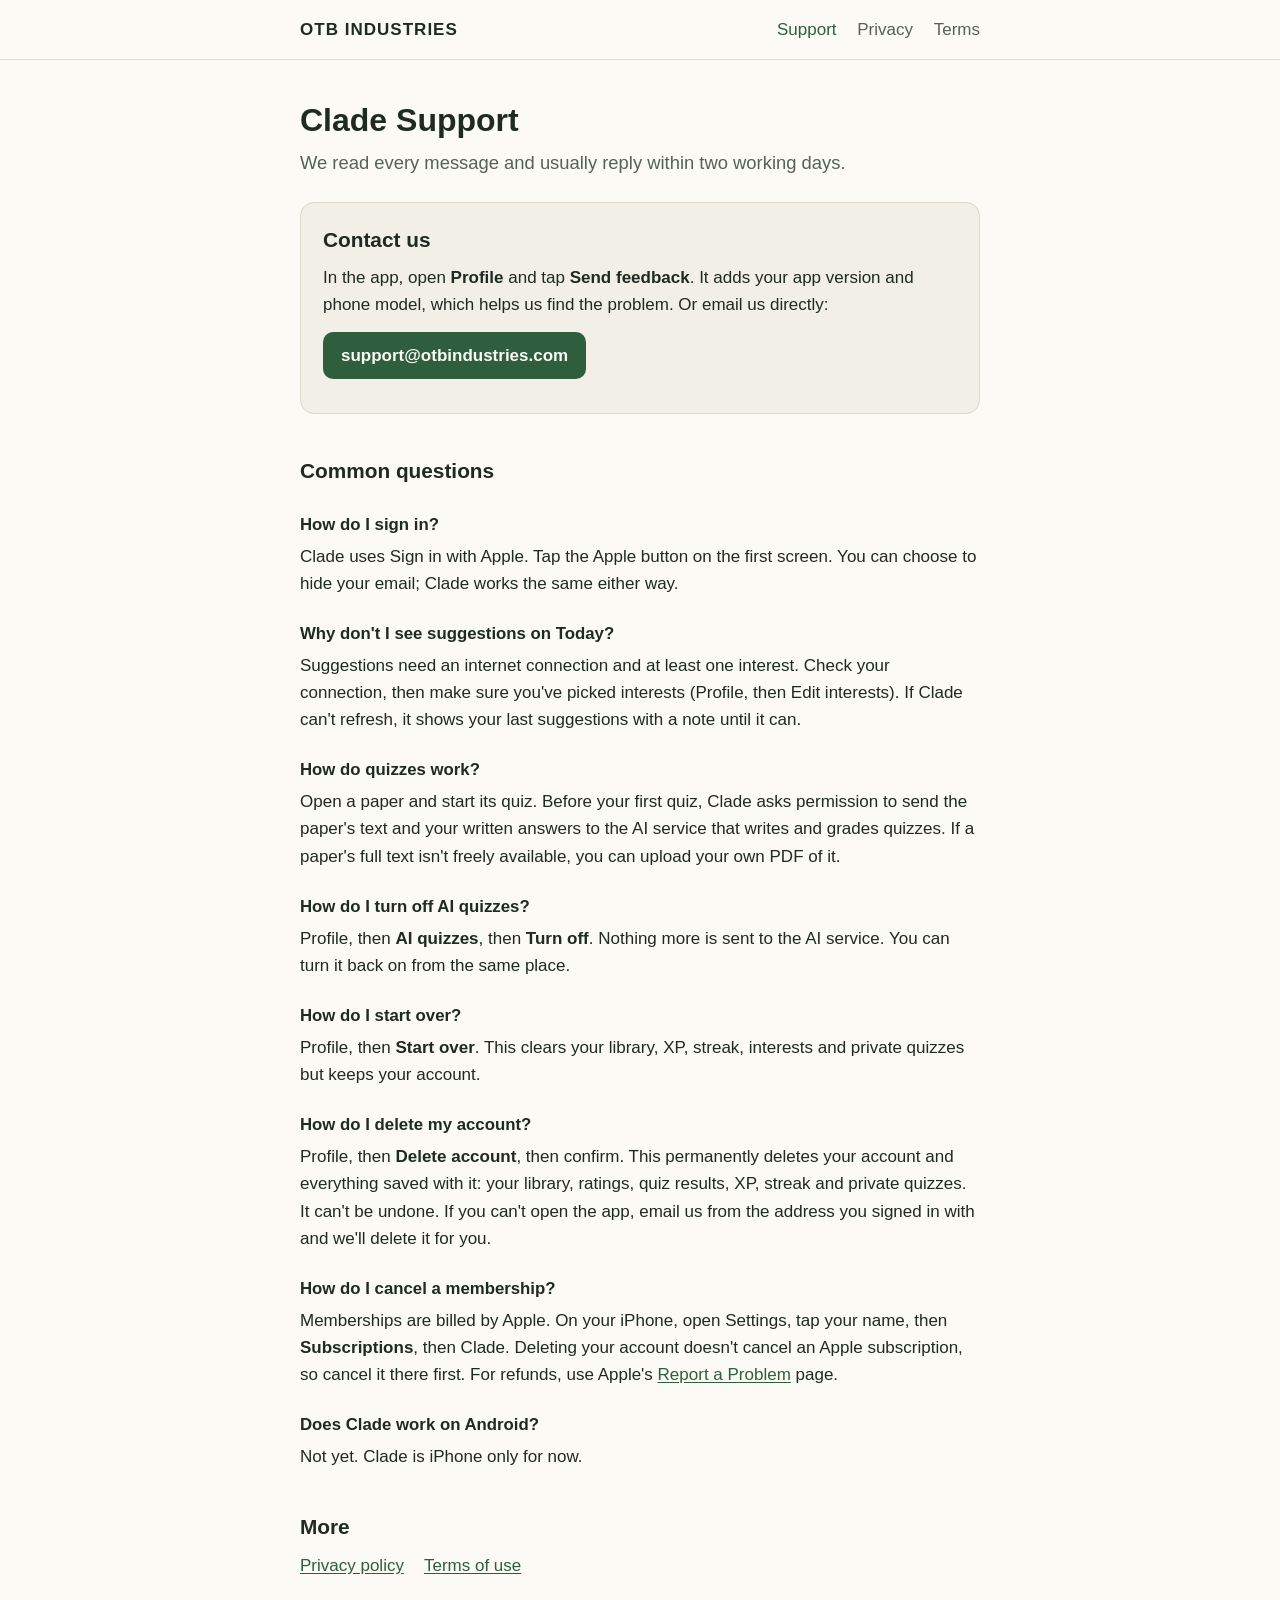
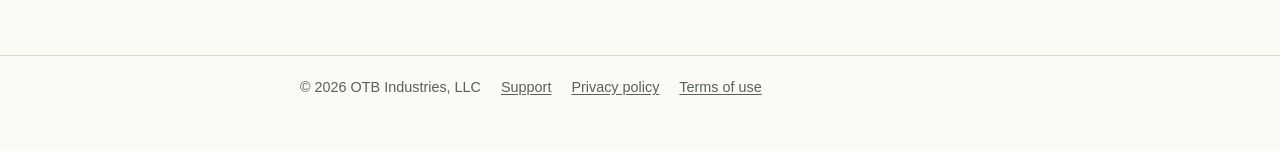
==== support/index.html @ f01d0bf9 "Publish the OTB website: home, privacy policy, terms and support Copied from website/ in thomasabrin" ====
<!doctype html>
<html lang="en">
  <head>
    <meta charset="utf-8" />
    <meta name="viewport" content="width=device-width, initial-scale=1" />
    <title>Clade Support</title>
    <meta name="description" content="Get help with Clade: contact us, answers to common questions, and how to delete your account." />
    <link rel="icon" href="/assets/clade-mark-light.svg" type="image/svg+xml" />
    <link rel="stylesheet" href="/assets/site.css" />
  </head>
  <body>
    <header class="site">
      <div class="wrap">
        <a class="brand" href="/">OTB INDUSTRIES</a>
        <nav class="site">
          <a href="/support/" aria-current="page">Support</a>
          <a href="/privacy/">Privacy</a>
          <a href="/terms/">Terms</a>
        </nav>
      </div>
    </header>

    <main class="wrap">
      <h1>Clade Support</h1>
      <p class="lede">We read every message and usually reply within two working days.</p>

      <div class="card">
        <h2>Contact us</h2>
        <p>
          In the app, open <strong>Profile</strong> and tap <strong>Send feedback</strong>. It adds
          your app version and phone model, which helps us find the problem. Or email us directly:
        </p>
        <p><a class="button" href="mailto:support@otbindustries.com">support@otbindustries.com</a></p>
      </div>

      <h2>Common questions</h2>

      <h3>How do I sign in?</h3>
      <p>
        Clade uses Sign in with Apple. Tap the Apple button on the first screen. You can choose to
        hide your email; Clade works the same either way.
      </p>

      <h3>Why don't I see suggestions on Today?</h3>
      <p>
        Suggestions need an internet connection and at least one interest. Check your connection,
        then make sure you've picked interests (Profile, then Edit interests). If Clade can't
        refresh, it shows your last suggestions with a note until it can.
      </p>

      <h3>How do quizzes work?</h3>
      <p>
        Open a paper and start its quiz. Before your first quiz, Clade asks permission to send the
        paper's text and your written answers to the AI service that writes and grades quizzes. If
        a paper's full text isn't freely available, you can upload your own PDF of it.
      </p>

      <h3>How do I turn off AI quizzes?</h3>
      <p>
        Profile, then <strong>AI quizzes</strong>, then <strong>Turn off</strong>. Nothing more is
        sent to the AI service. You can turn it back on from the same place.
      </p>

      <h3>How do I start over?</h3>
      <p>
        Profile, then <strong>Start over</strong>. This clears your library, XP, streak, interests
        and private quizzes but keeps your account.
      </p>

      <h3 id="delete-account">How do I delete my account?</h3>
      <p>
        Profile, then <strong>Delete account</strong>, then confirm. This permanently deletes your
        account and everything saved with it: your library, ratings, quiz results, XP, streak and
        private quizzes. It can't be undone. If you can't open the app, email us from the address
        you signed in with and we'll delete it for you.
      </p>

      <h3>How do I cancel a membership?</h3>
      <p>
        Memberships are billed by Apple. On your iPhone, open Settings, tap your name, then
        <strong>Subscriptions</strong>, then Clade. Deleting your account doesn't cancel an Apple
        subscription, so cancel it there first. For refunds, use Apple's
        <a href="https://reportaproblem.apple.com">Report a Problem</a> page.
      </p>

      <h3>Does Clade work on Android?</h3>
      <p>Not yet. Clade is iPhone only for now.</p>

      <h2>More</h2>
      <ul class="links">
        <li><a href="/privacy/">Privacy policy</a></li>
        <li><a href="/terms/">Terms of use</a></li>
      </ul>
    </main>

    <footer class="site">
      <div class="wrap">
        <ul class="links">
          <li>© 2026 OTB Industries, LLC</li>
          <li><a href="/support/">Support</a></li>
          <li><a href="/privacy/">Privacy policy</a></li>
          <li><a href="/terms/">Terms of use</a></li>
        </ul>
      </div>
    </footer>
  </body>
</html>
---- assets/site.css ----
/* OTB Industries site. Colors follow docs/brand.md. No web fonts or scripts, so the
   site loads nothing from third parties. */
:root {
  --bg: #fbfaf5;
  --surface: #f1efe6;
  --text: #1f2a22;
  --muted: #56615a;
  --accent: #2e5e3e;
  --gold: #8a6510;
  --brown: #6e4b2e;
  --line: #dcd8ca;
  color-scheme: light dark;
}
@media (prefers-color-scheme: dark) {
  :root {
    --bg: #121714;
    --surface: #1b221d;
    --text: #e7ebe5;
    --muted: #a3ada5;
    --accent: #6fb283;
    --gold: #e5b53e;
    --brown: #b5845a;
    --line: #2c352f;
  }
}

* {
  box-sizing: border-box;
}
html {
  -webkit-text-size-adjust: 100%;
}
body {
  margin: 0;
  background: var(--bg);
  color: var(--text);
  font:
    17px/1.6 -apple-system,
    BlinkMacSystemFont,
    'Segoe UI',
    Roboto,
    'Helvetica Neue',
    Arial,
    sans-serif;
}
a {
  color: var(--accent);
  text-underline-offset: 2px;
}
.wrap {
  max-width: 720px;
  margin: 0 auto;
  padding: 0 20px;
}

header.site {
  border-bottom: 1px solid var(--line);
}
header.site .wrap {
  display: flex;
  align-items: center;
  justify-content: space-between;
  flex-wrap: wrap;
  gap: 8px 20px;
  padding-top: 16px;
  padding-bottom: 16px;
}
.brand {
  font-weight: 650;
  letter-spacing: 0.06em;
  color: var(--text);
  text-decoration: none;
}
nav.site a {
  margin-left: 16px;
  color: var(--muted);
  text-decoration: none;
}
nav.site a:first-child {
  margin-left: 0;
}
nav.site a:hover,
nav.site a[aria-current='page'] {
  color: var(--accent);
}

main.wrap {
  padding-top: 40px;
  padding-bottom: 56px;
}
h1 {
  font-size: 2rem;
  line-height: 1.25;
  margin: 0 0 8px;
}
h2 {
  font-size: 1.3rem;
  margin: 40px 0 8px;
}
h3 {
  font-size: 1.05rem;
  margin: 24px 0 4px;
}
p,
ul,
ol {
  margin: 0 0 14px;
}
li {
  margin-bottom: 6px;
}
.lede {
  font-size: 1.15rem;
  color: var(--muted);
}
.updated {
  color: var(--brown);
  font-size: 0.95rem;
}

.hero {
  display: grid;
  grid-template-columns: 1fr auto;
  gap: 24px;
  align-items: center;
}
.hero img.mascot {
  width: 140px;
  height: auto;
}
.wordmark {
  display: block;
  width: 220px;
  max-width: 70%;
  height: auto;
  margin: 8px 0 16px;
}
.card {
  background: var(--surface);
  border: 1px solid var(--line);
  border-radius: 14px;
  padding: 20px 22px;
  margin: 24px 0;
}
.card h2 {
  margin-top: 0;
}
.button {
  display: inline-block;
  background: var(--accent);
  color: var(--bg);
  padding: 10px 18px;
  border-radius: 10px;
  text-decoration: none;
  font-weight: 600;
}
.links {
  display: flex;
  flex-wrap: wrap;
  gap: 8px 20px;
  padding: 0;
  list-style: none;
}

footer.site {
  border-top: 1px solid var(--line);
  color: var(--muted);
  font-size: 0.9rem;
}
footer.site .wrap {
  padding-top: 20px;
  padding-bottom: 32px;
}
footer.site a {
  color: var(--muted);
}

@media (max-width: 560px) {
  h1 {
    font-size: 1.6rem;
  }
  .hero {
    grid-template-columns: 1fr;
  }
  .hero img.mascot {
    width: 96px;
    order: -1;
  }
}
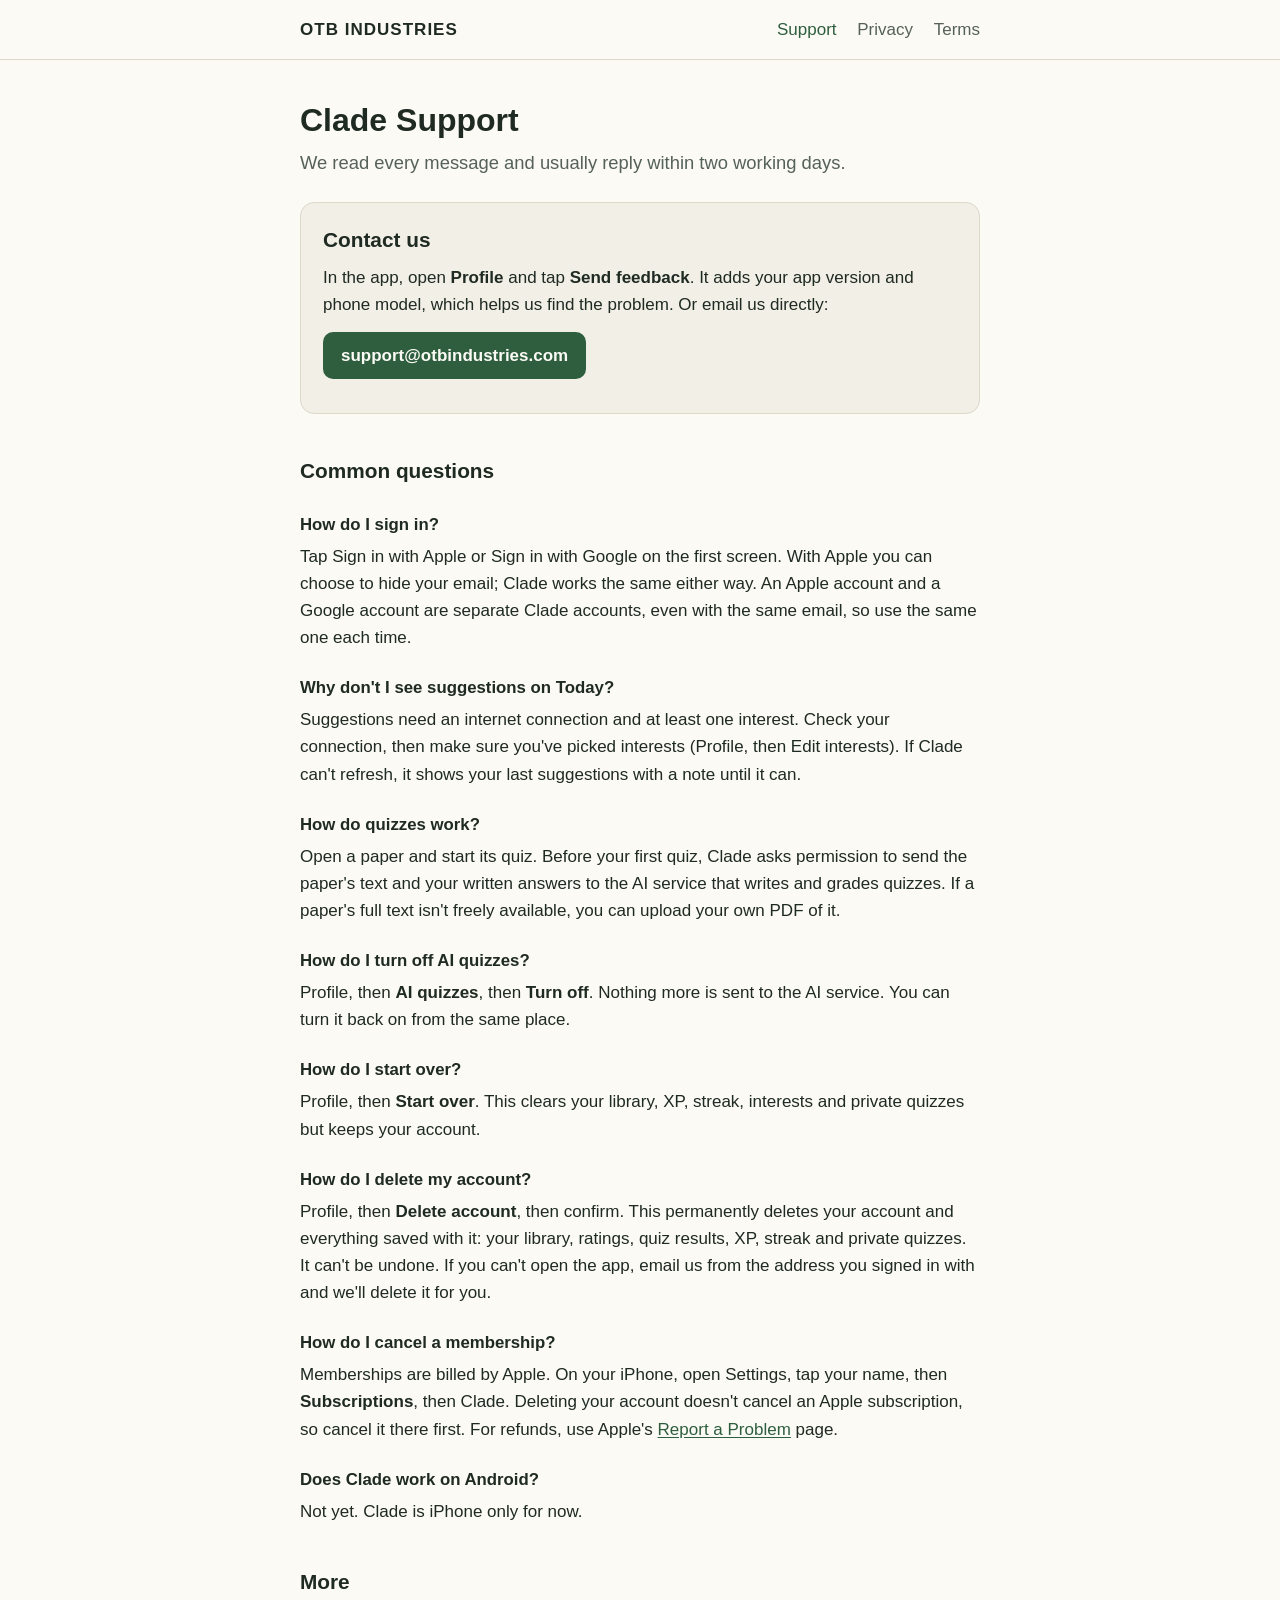
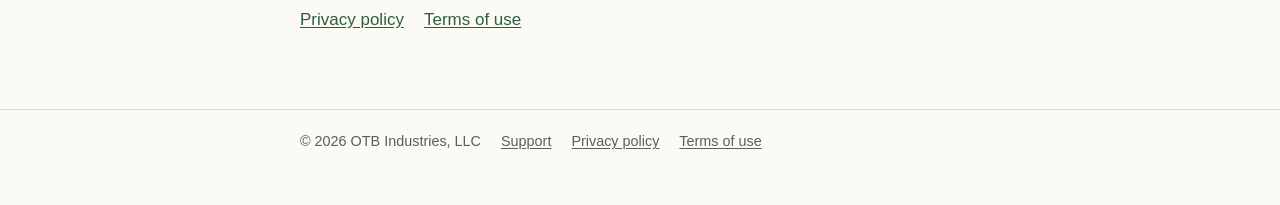
==== commit 4e8e1341: "Update privacy policy, terms and support from clade (PR #55) Co-Authored-By: Claude Opus 5.5 <norepl" ====
--- a/support/index.html
+++ b/support/index.html
@@ -37,8 +37,9 @@
 
       <h3>How do I sign in?</h3>
       <p>
-        Clade uses Sign in with Apple. Tap the Apple button on the first screen. You can choose to
-        hide your email; Clade works the same either way.
+        Tap Sign in with Apple or Sign in with Google on the first screen. With Apple you can choose
+        to hide your email; Clade works the same either way. An Apple account and a Google account
+        are separate Clade accounts, even with the same email, so use the same one each time.
       </p>
 
       <h3>Why don't I see suggestions on Today?</h3>
